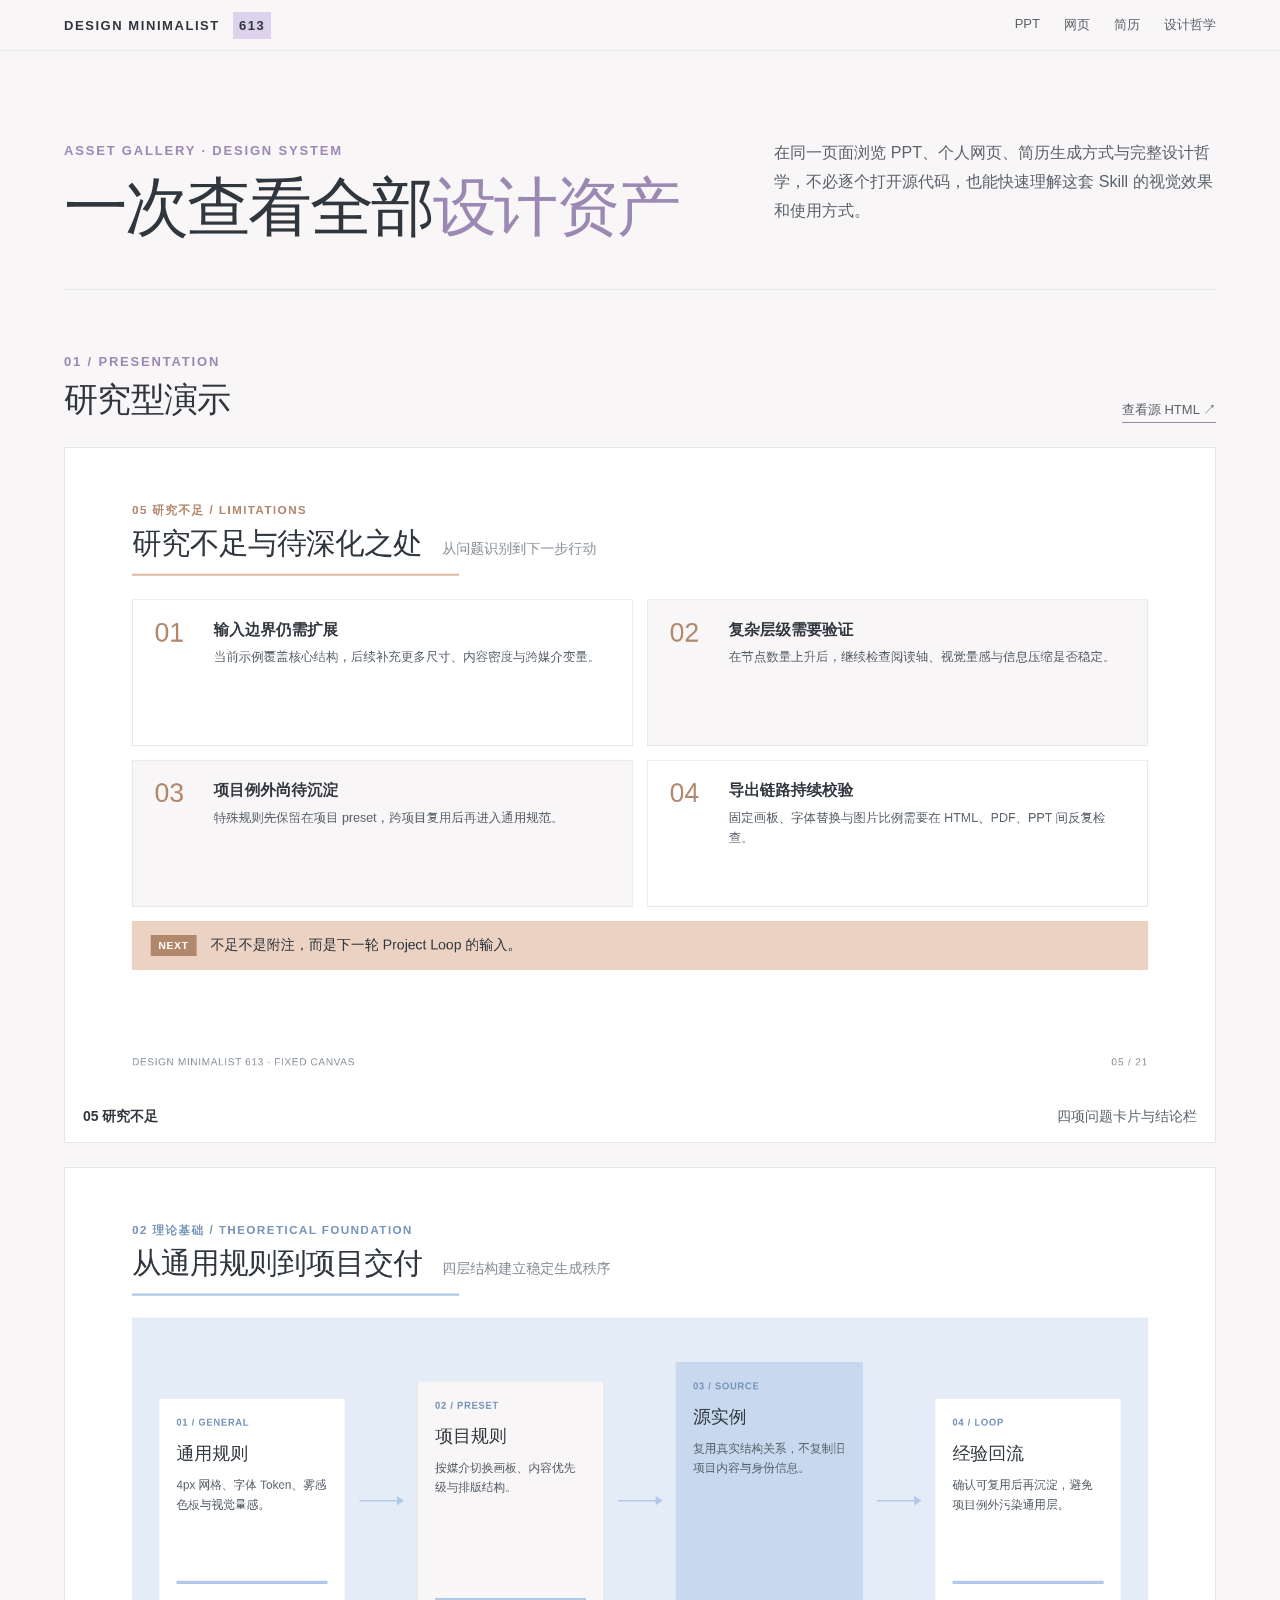
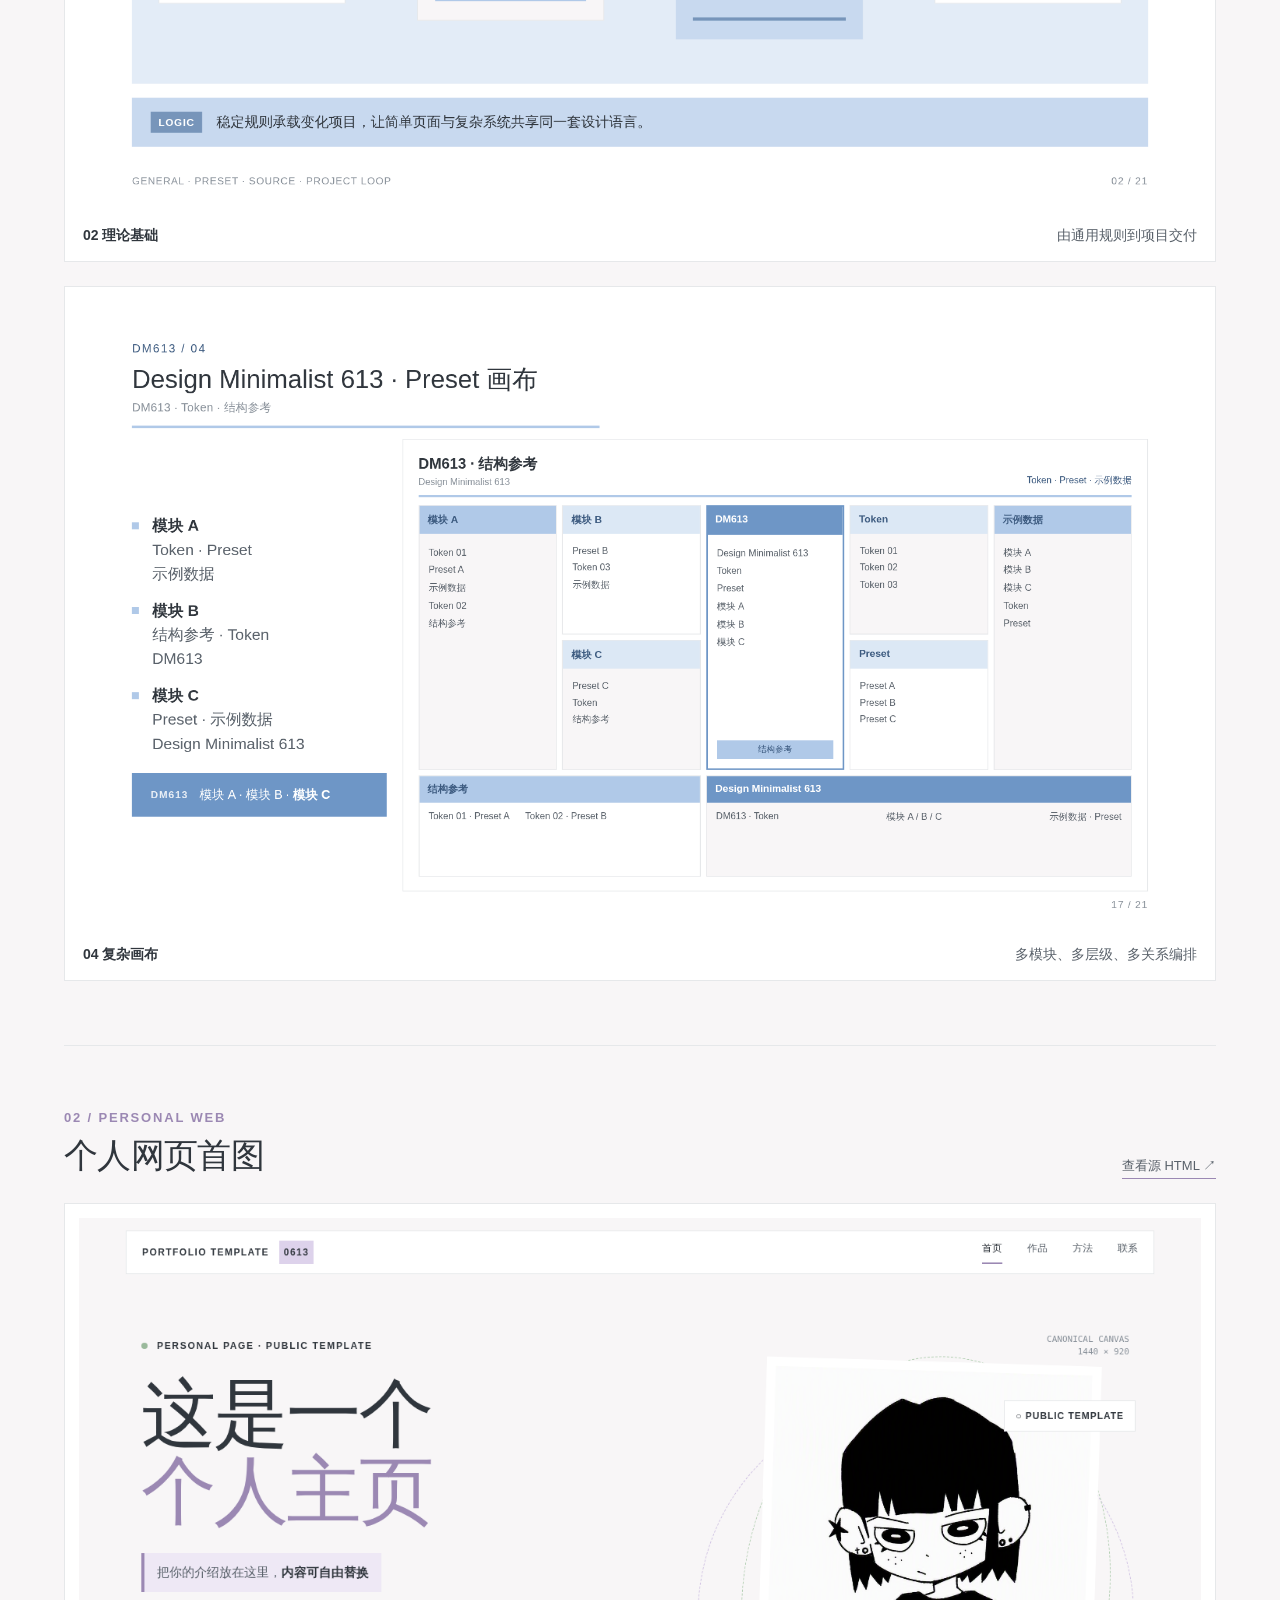
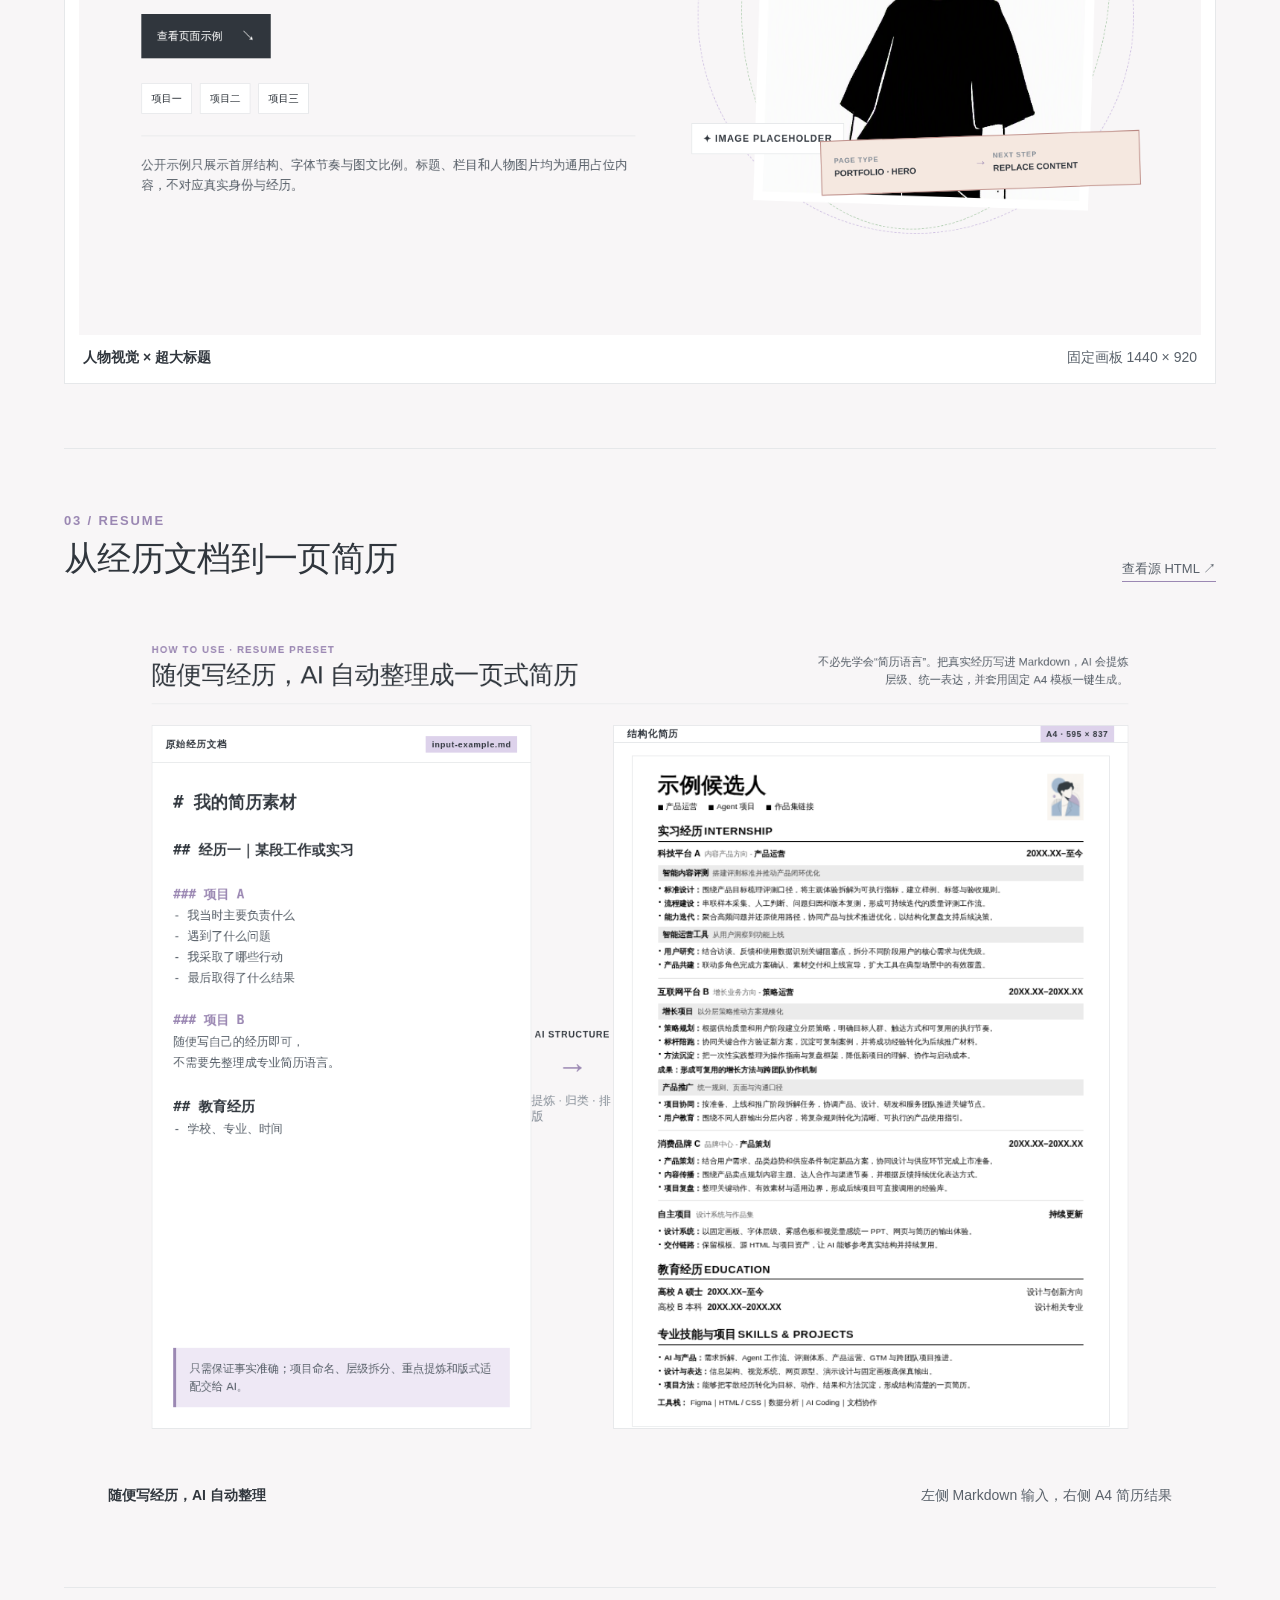
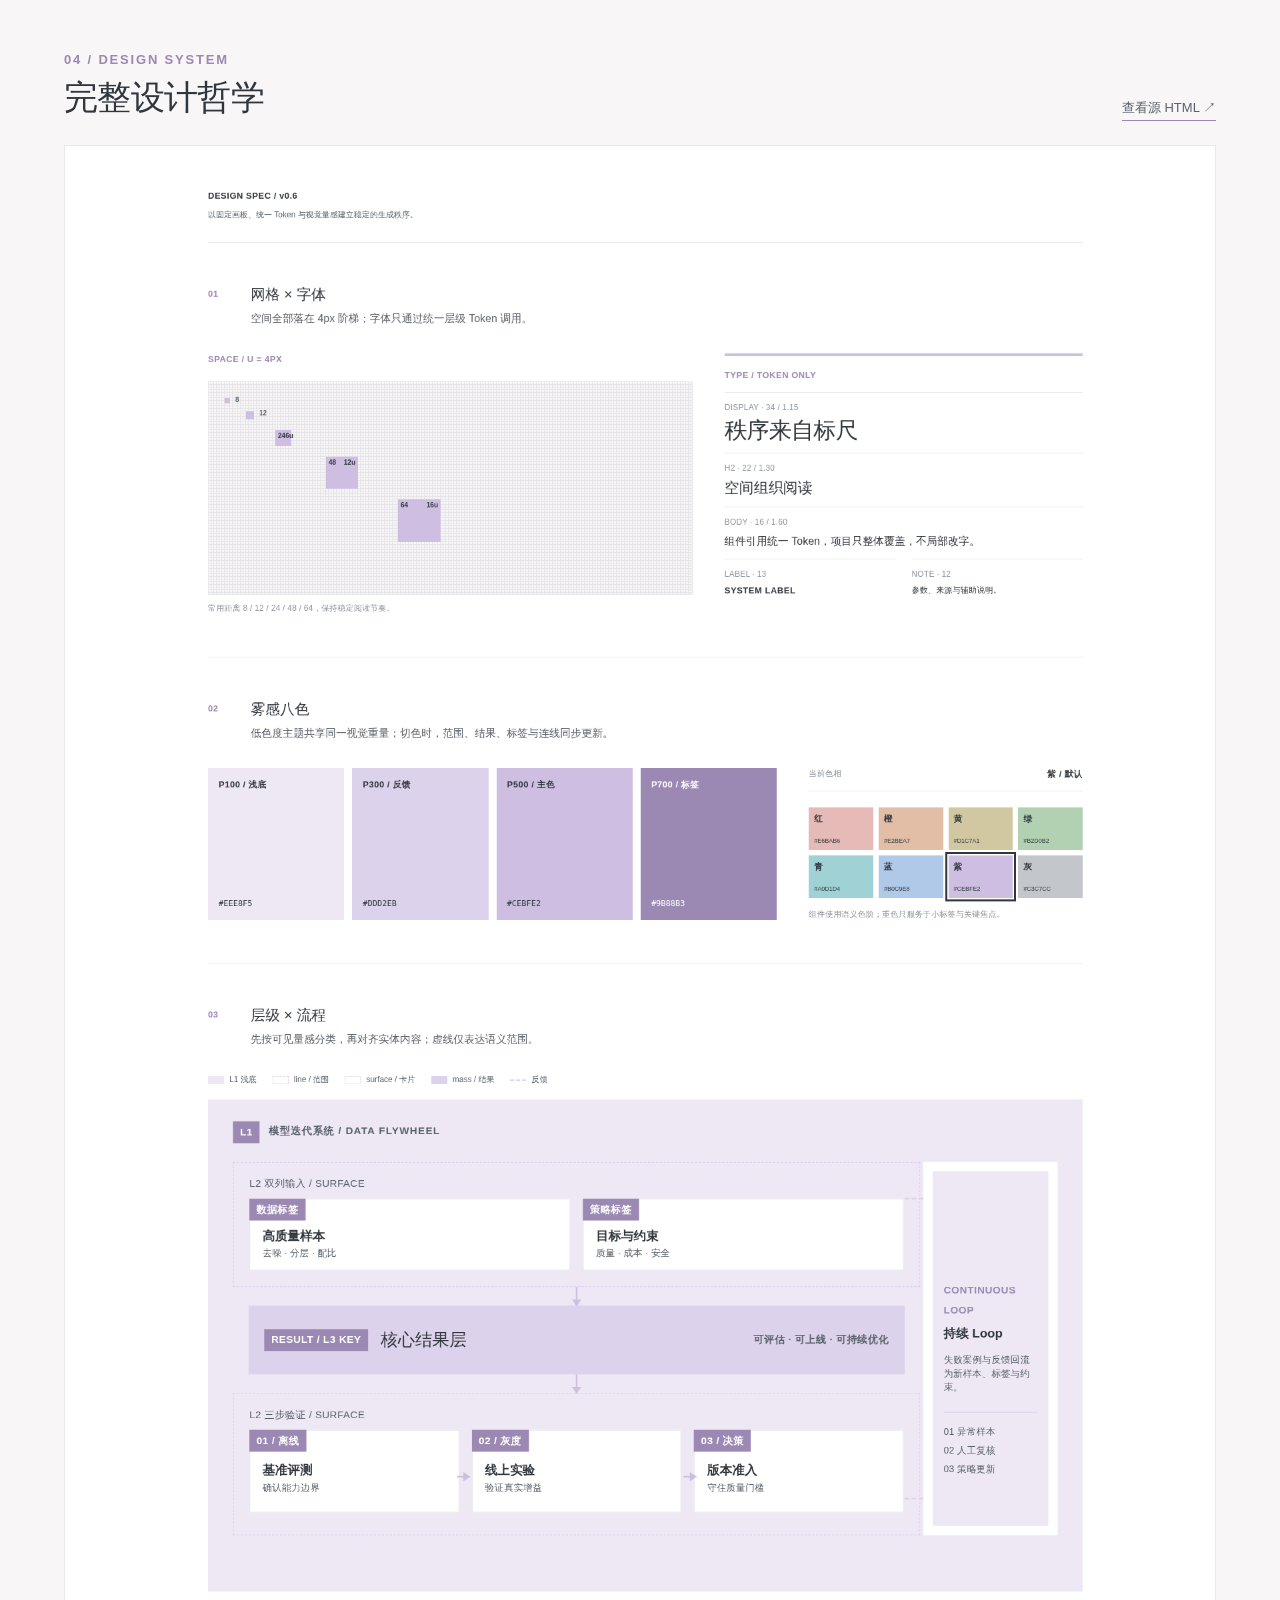
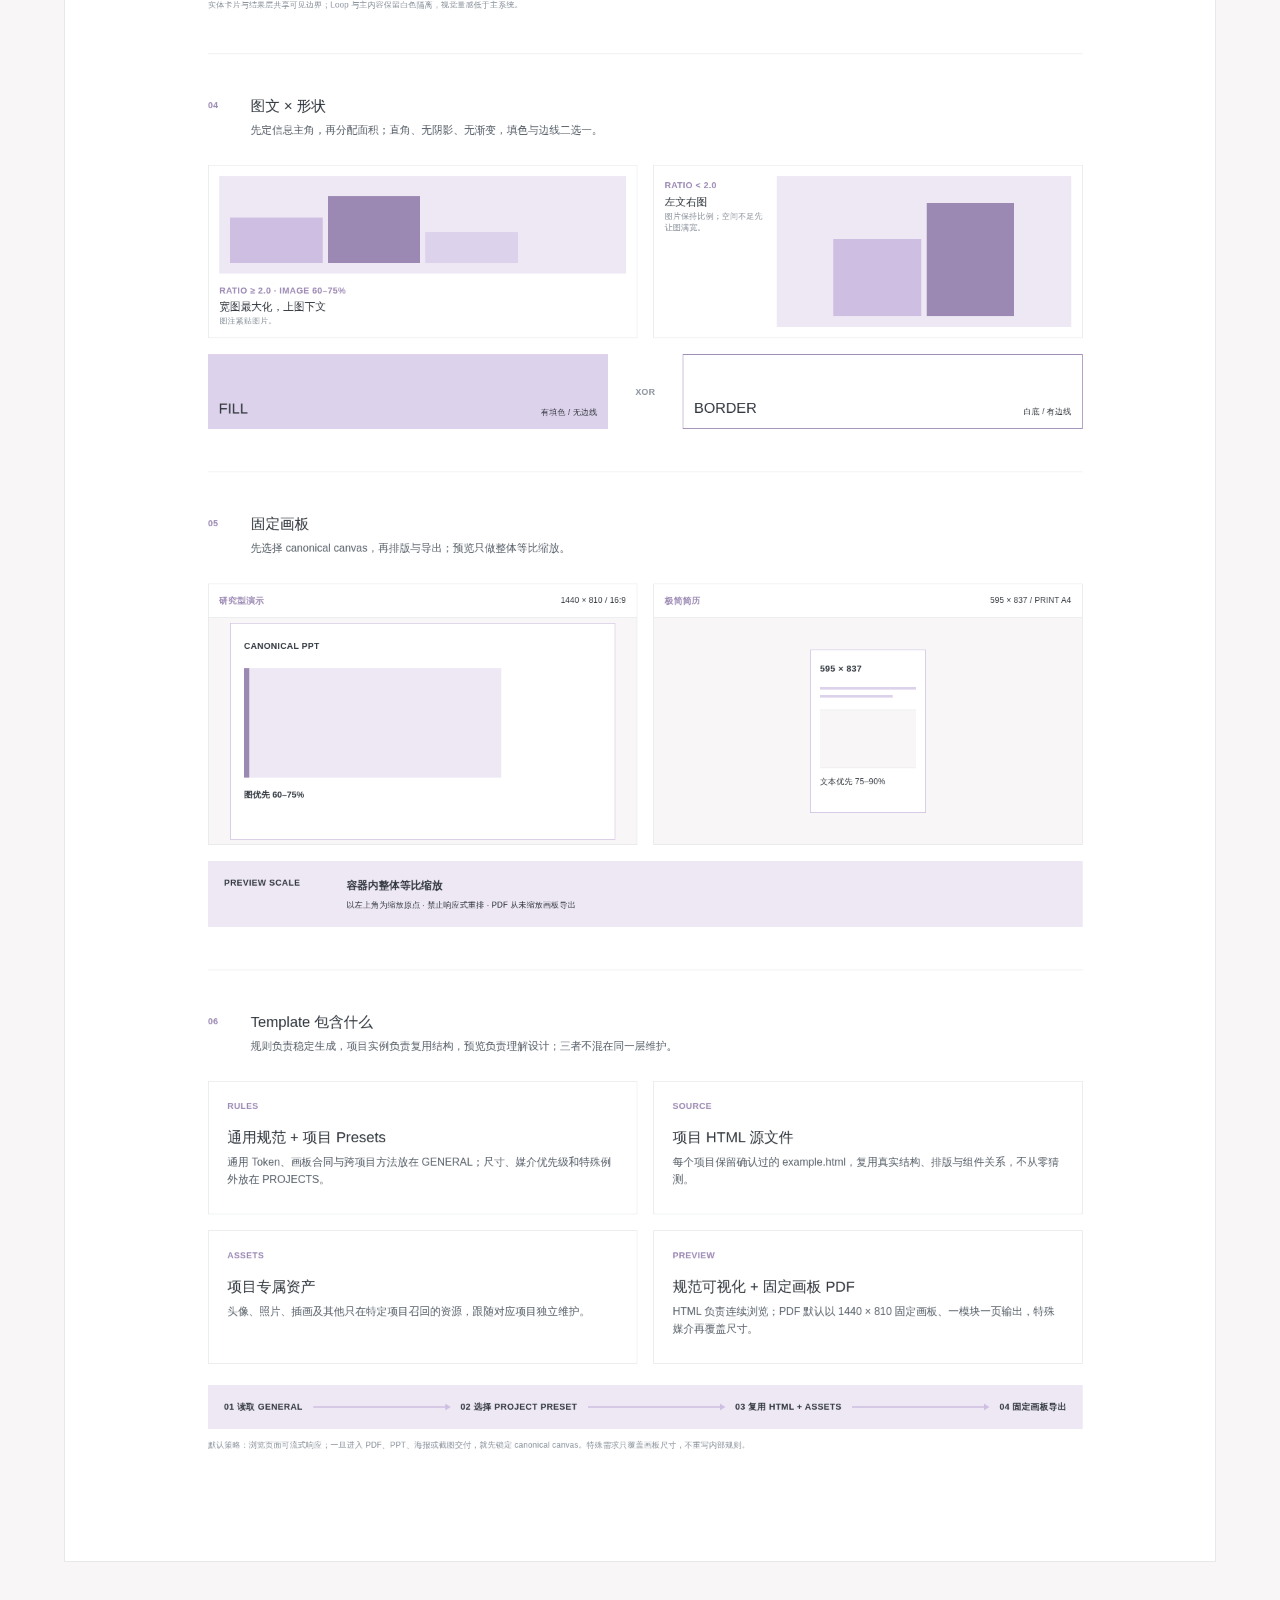
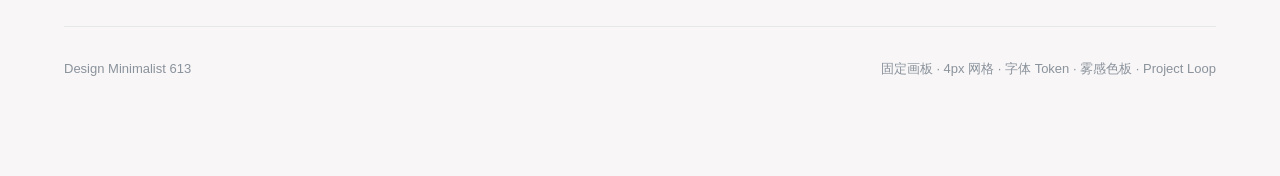
==== asset-preview/index.html @ f9f7bd35 "Improve resume preview and add asset gallery Co-Authored-By: Aime <aime@bytedance.com> Change-Id: I7" ====
<!doctype html>
<html lang="zh-CN">
<head>
<meta charset="utf-8">
<meta name="viewport" content="width=device-width,initial-scale=1">
<title>Design Minimalist 613｜资产预览</title>
<style>
:root{
  --paper:#f8f6f7;--white:#fff;--ink:#30363d;--text:#59616a;--muted:#8a929b;--line:#e6e8ea;
  --purple:#ddd2eb;--purple-deep:#9b88b3;--blue:#c8d9ef;--orange:#ebd2c2;
  --font:"PingFang SC","Noto Sans SC","Source Han Sans SC",sans-serif;
}
*{box-sizing:border-box}html{scroll-behavior:smooth}body{margin:0;background:var(--paper);color:var(--ink);font-family:var(--font);-webkit-font-smoothing:antialiased}
a{color:inherit}.topbar{position:sticky;top:0;z-index:20;display:flex;justify-content:space-between;align-items:center;padding:16px 5vw;background:rgba(248,246,247,.94);border-bottom:1px solid var(--line);backdrop-filter:blur(16px)}
.brand{font-size:13px;font-weight:700;letter-spacing:.12em}.brand b{margin-left:8px;padding:6px;background:var(--purple)}.nav{display:flex;gap:24px;font-size:13px;color:var(--text)}.nav a{text-decoration:none}.nav a:hover{color:var(--purple-deep)}
main{width:min(1280px,90vw);margin:0 auto;padding:72px 0 96px}.hero{display:grid;grid-template-columns:1.2fr .8fr;gap:48px;align-items:end;padding-bottom:48px;border-bottom:1px solid var(--line)}
.kicker{font-size:13px;font-weight:700;letter-spacing:.14em;color:var(--purple-deep)}h1{max-width:760px;margin:16px 0 0;font-size:64px;font-weight:300;line-height:1.05;letter-spacing:-.04em}h1 em{font-style:normal;color:var(--purple-deep)}.intro{font-size:16px;line-height:1.8;color:var(--text)}
.section{padding:64px 0;border-bottom:1px solid var(--line)}.section-head{display:flex;justify-content:space-between;align-items:end;margin-bottom:24px}.section-index{font-size:13px;font-weight:700;letter-spacing:.14em;color:var(--purple-deep)}h2{margin:8px 0 0;font-size:34px;font-weight:400;letter-spacing:-.02em}.source{font-size:13px;color:var(--text);text-decoration:none;border-bottom:1px solid var(--purple-deep);padding-bottom:3px}.source:hover{color:var(--purple-deep)}
.gallery{display:grid;grid-template-columns:1fr;gap:24px}.frame{margin:0;background:var(--white);border:1px solid var(--line);padding:14px;overflow:hidden}.frame img{display:block;width:100%;height:auto}.caption{display:flex;justify-content:space-between;gap:24px;padding:14px 4px 2px;font-size:14px;color:var(--text)}.caption strong{color:var(--ink)}
.resume-frame{padding:0;background:transparent;border:0}.resume-frame img{width:100%;height:auto}.philosophy img{max-width:960px;margin:0 auto}.footer{padding-top:32px;display:flex;justify-content:space-between;color:var(--muted);font-size:13px;line-height:1.6}
@media(max-width:820px){.nav{display:none}main{width:min(94vw,720px);padding-top:44px}.hero{grid-template-columns:1fr;gap:20px}h1{font-size:44px}.section-head{align-items:start;gap:20px;flex-direction:column}.frame{padding:6px}.caption{flex-direction:column;gap:4px}}
</style>
</head>
<body>
<header class="topbar"><div class="brand">DESIGN MINIMALIST <b>613</b></div><nav class="nav"><a href="#ppt">PPT</a><a href="#web">网页</a><a href="#resume">简历</a><a href="#system">设计哲学</a></nav></header>
<main>
  <section class="hero"><div><div class="kicker">ASSET GALLERY · DESIGN SYSTEM</div><h1>一次查看全部<em>设计资产</em></h1></div><p class="intro">在同一页面浏览 PPT、个人网页、简历生成方式与完整设计哲学，不必逐个打开源代码，也能快速理解这套 Skill 的视觉效果和使用方式。</p></section>

  <section class="section" id="ppt"><div class="section-head"><div><div class="section-index">01 / PRESENTATION</div><h2>研究型演示</h2></div><a class="source" href="https://github.com/yican-hub/Design_minimalist_613/blob/main/design-minimalist-613/assets/template/projects/ppt-research/example.html">查看源 HTML ↗</a></div><div class="gallery">
    <figure class="frame"><img src="assets/ppt-05-limitations.png" alt="研究不足页面"><figcaption class="caption"><strong>05 研究不足</strong><span>四项问题卡片与结论栏</span></figcaption></figure>
    <figure class="frame"><img src="assets/ppt-02-theory.png" alt="理论基础页面"><figcaption class="caption"><strong>02 理论基础</strong><span>由通用规则到项目交付</span></figcaption></figure>
    <figure class="frame"><img src="assets/ppt-04-business-canvas.png" alt="复杂画布页面"><figcaption class="caption"><strong>04 复杂画布</strong><span>多模块、多层级、多关系编排</span></figcaption></figure>
  </div></section>

  <section class="section" id="web"><div class="section-head"><div><div class="section-index">02 / PERSONAL WEB</div><h2>个人网页首图</h2></div><a class="source" href="https://github.com/yican-hub/Design_minimalist_613/blob/main/design-minimalist-613/assets/template/projects/personal-web/example.html">查看源 HTML ↗</a></div><figure class="frame"><img src="assets/web-personal-anonymized.png" alt="个人网页首图"><figcaption class="caption"><strong>人物视觉 × 超大标题</strong><span>固定画板 1440 × 920</span></figcaption></figure></section>

  <section class="section" id="resume"><div class="section-head"><div><div class="section-index">03 / RESUME</div><h2>从经历文档到一页简历</h2></div><a class="source" href="https://github.com/yican-hub/Design_minimalist_613/blob/main/design-minimalist-613/assets/template/projects/resume-minimal/how-to-use.html">查看源 HTML ↗</a></div><figure class="resume-frame"><img src="assets/resume-how-to-use.png" alt="Markdown 经历生成结构化简历"><figcaption class="caption"><strong>随便写经历，AI 自动整理</strong><span>左侧 Markdown 输入，右侧 A4 简历结果</span></figcaption></figure></section>

  <section class="section" id="system"><div class="section-head"><div><div class="section-index">04 / DESIGN SYSTEM</div><h2>完整设计哲学</h2></div><a class="source" href="https://github.com/yican-hub/Design_minimalist_613/blob/main/design-minimalist-613/assets/template/design-spec/index.html">查看源 HTML ↗</a></div><figure class="frame philosophy"><img src="assets/design-philosophy-full.png" alt="Design Minimalist 613 完整设计哲学"></figure></section>

  <footer class="footer"><span>Design Minimalist 613</span><span>固定画板 · 4px 网格 · 字体 Token · 雾感色板 · Project Loop</span></footer>
</main>
</body>
</html>
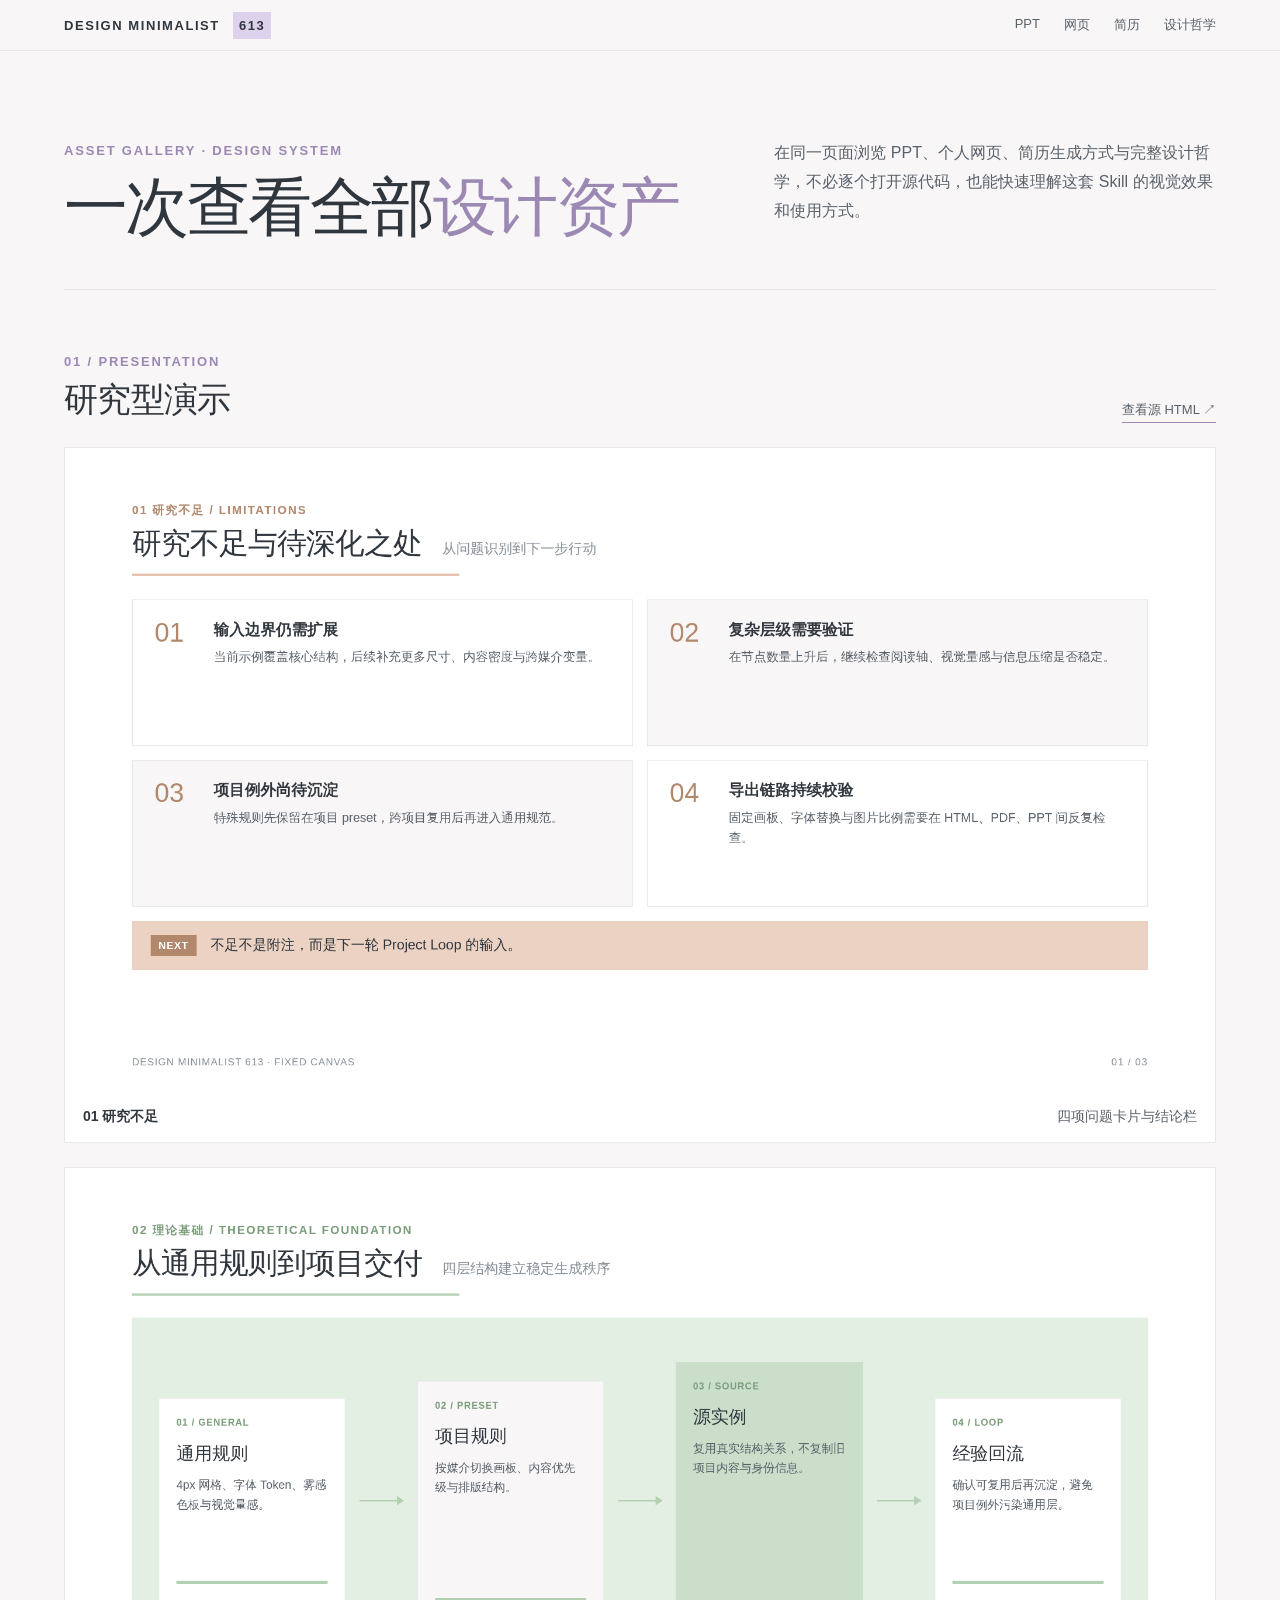
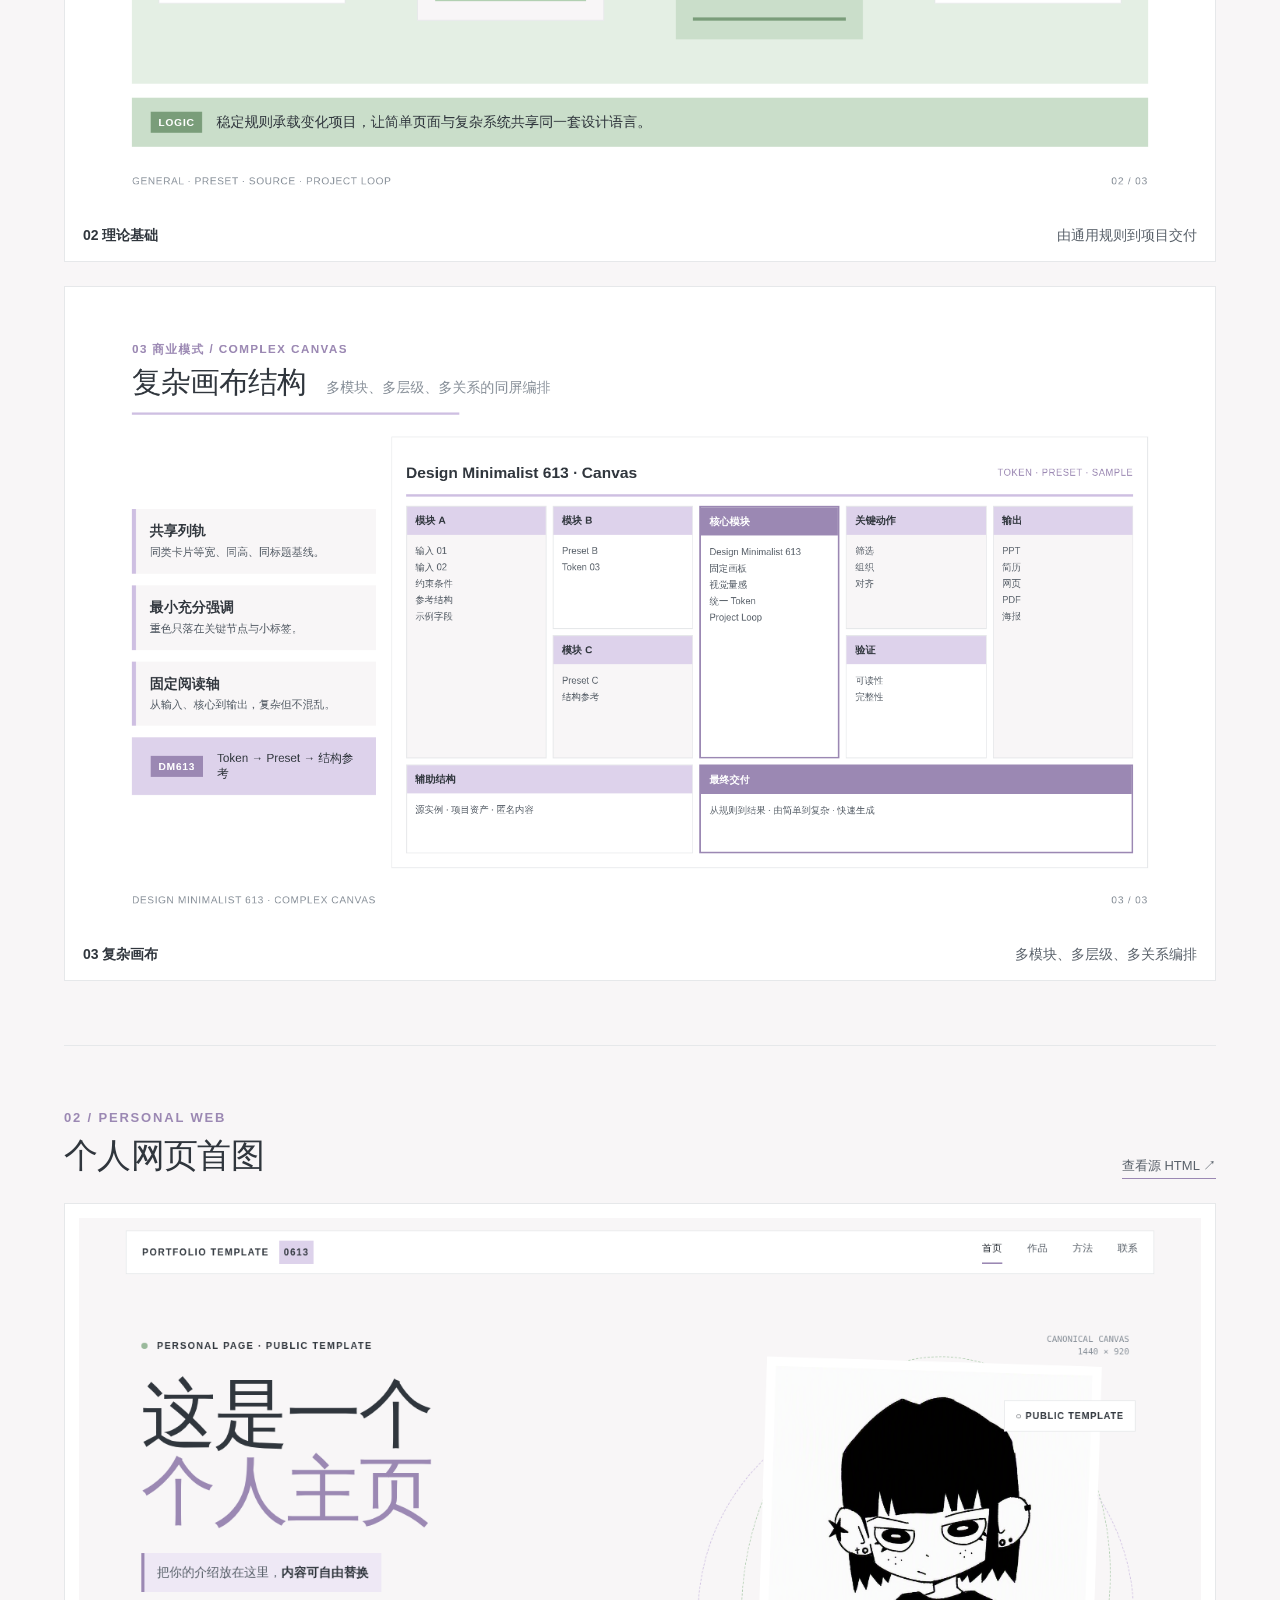
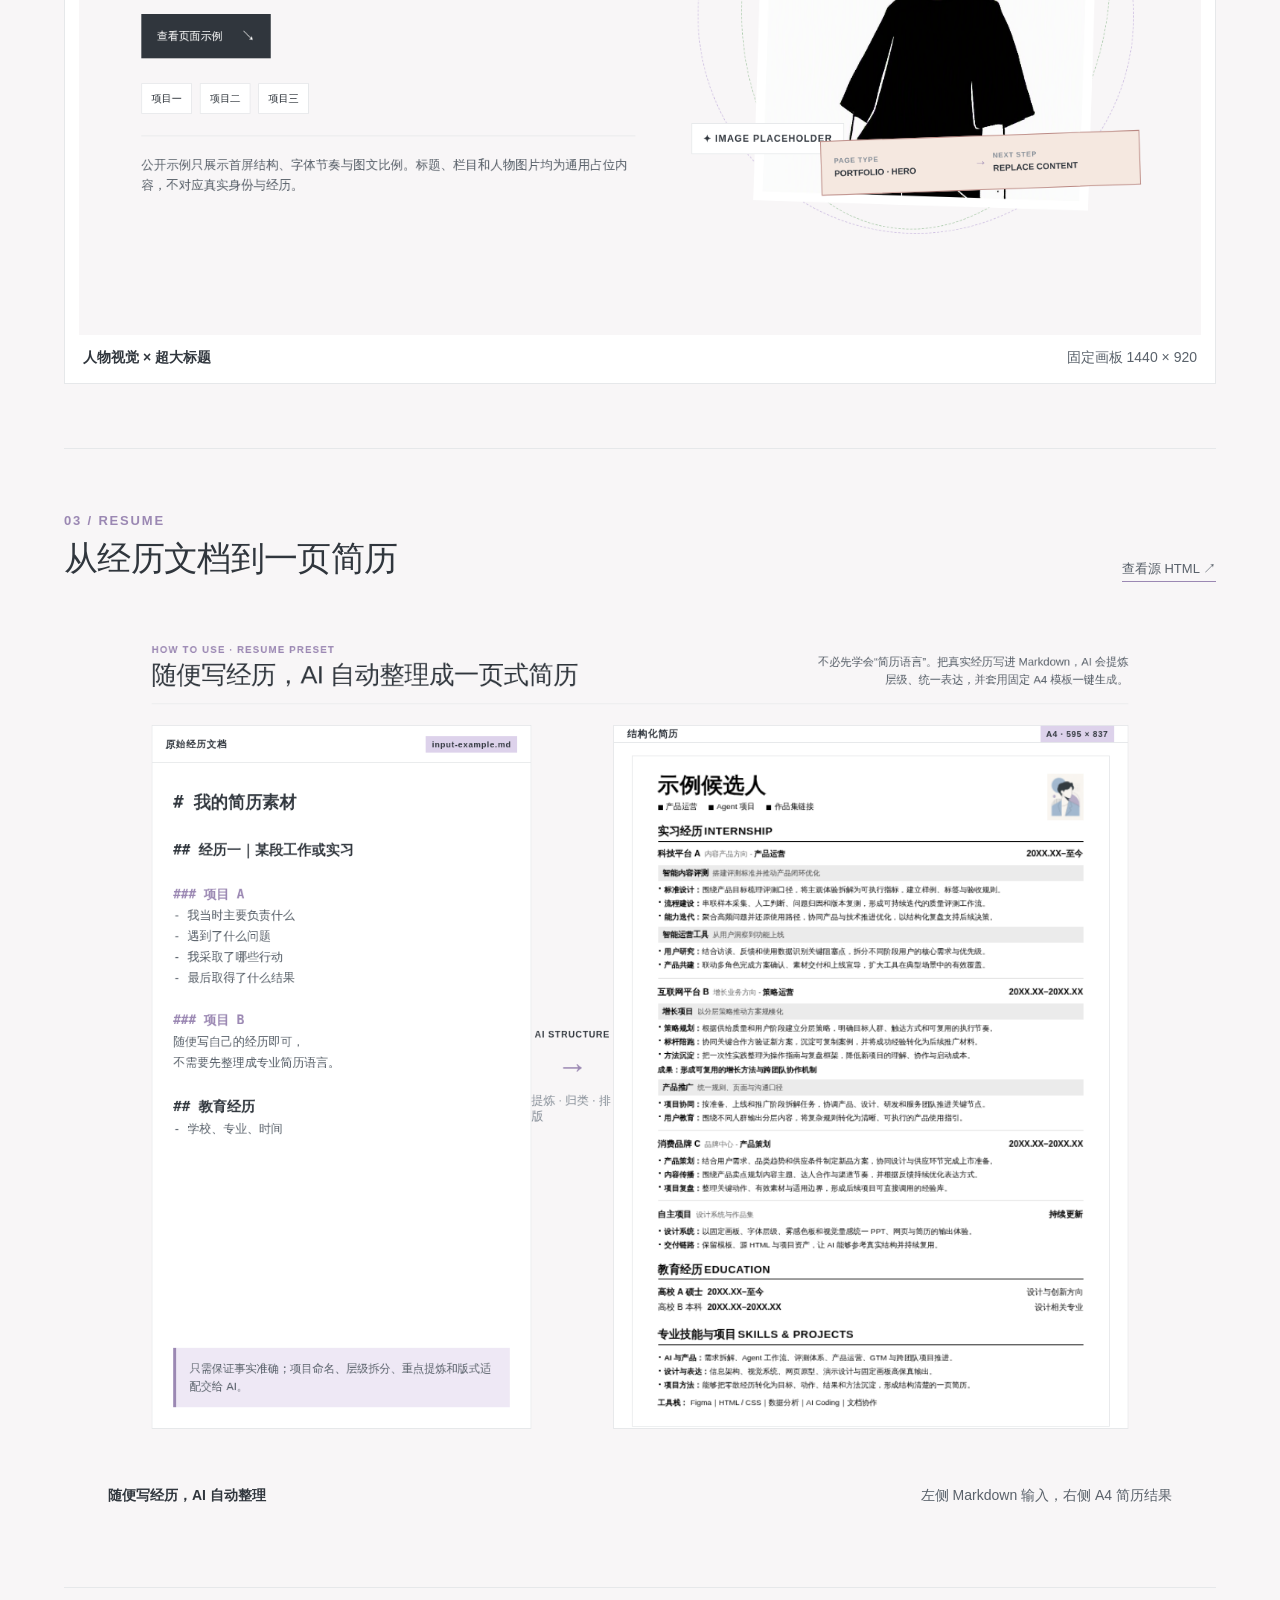
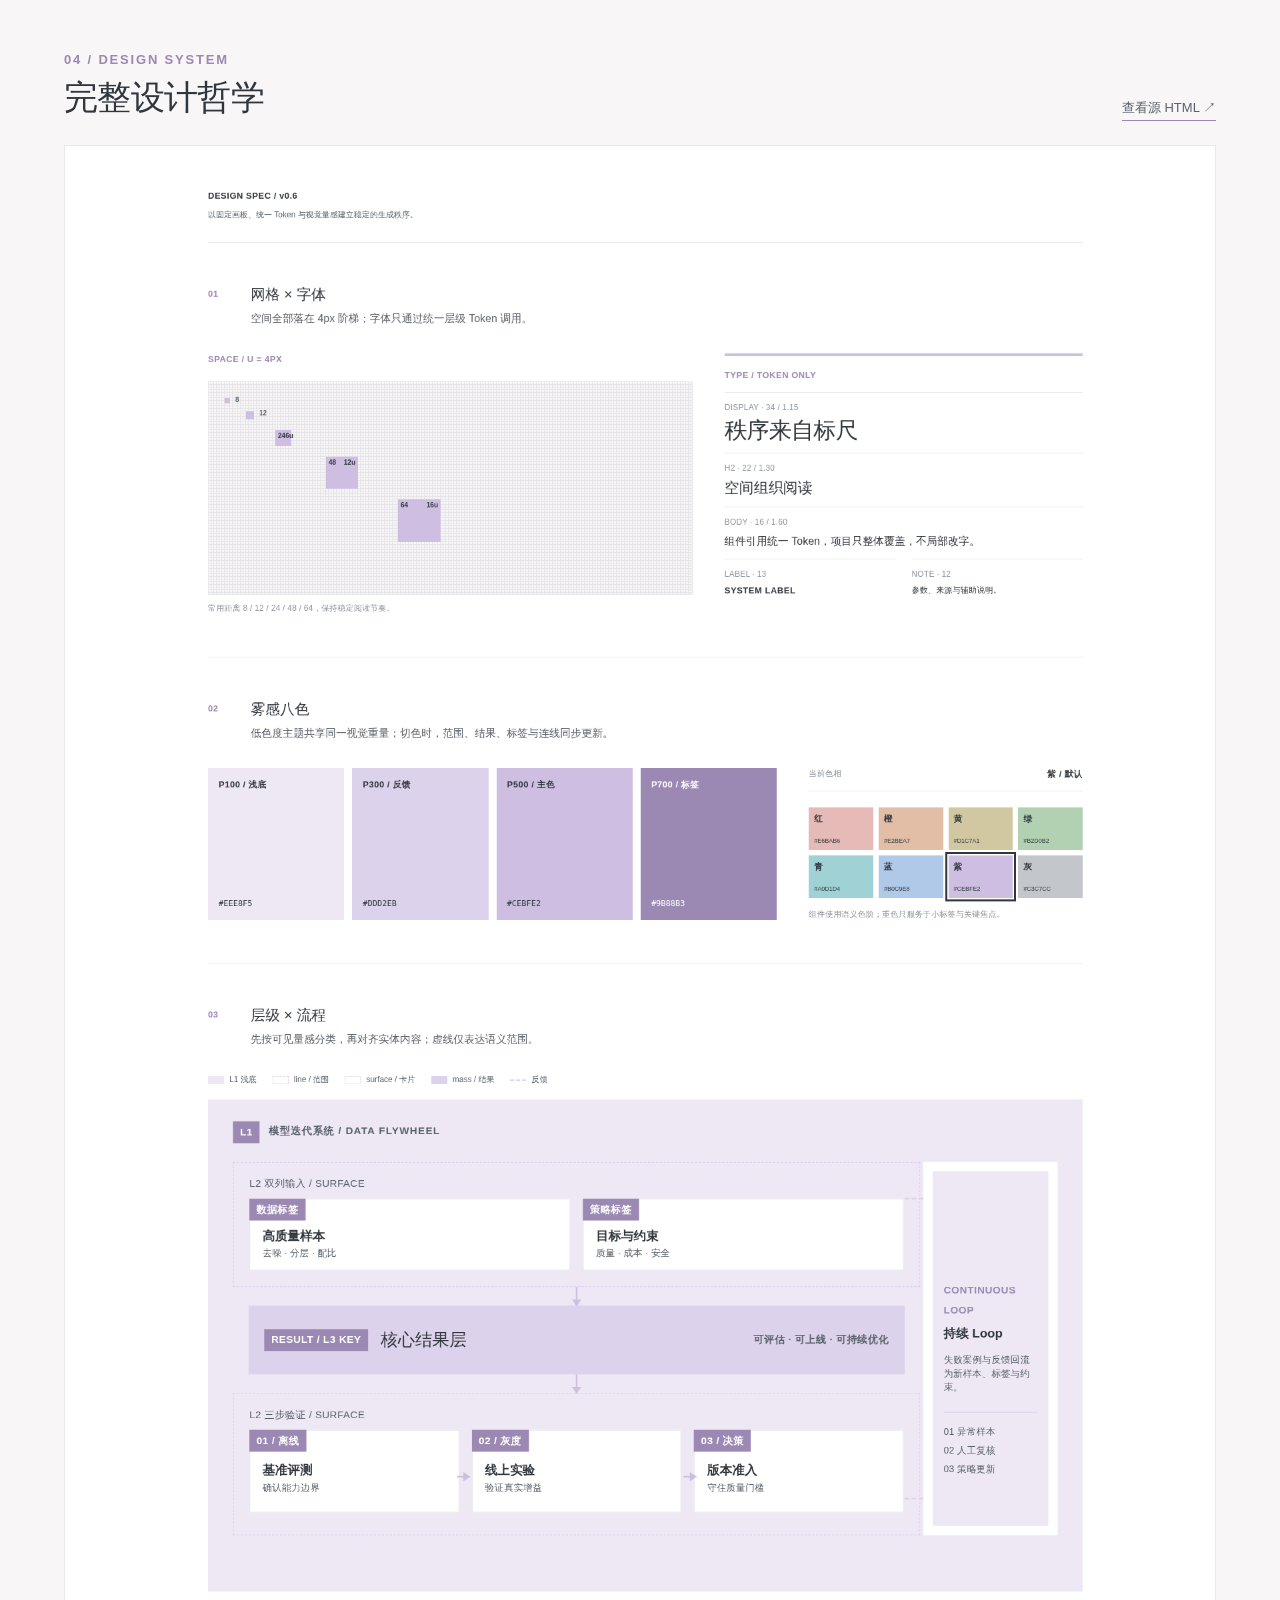
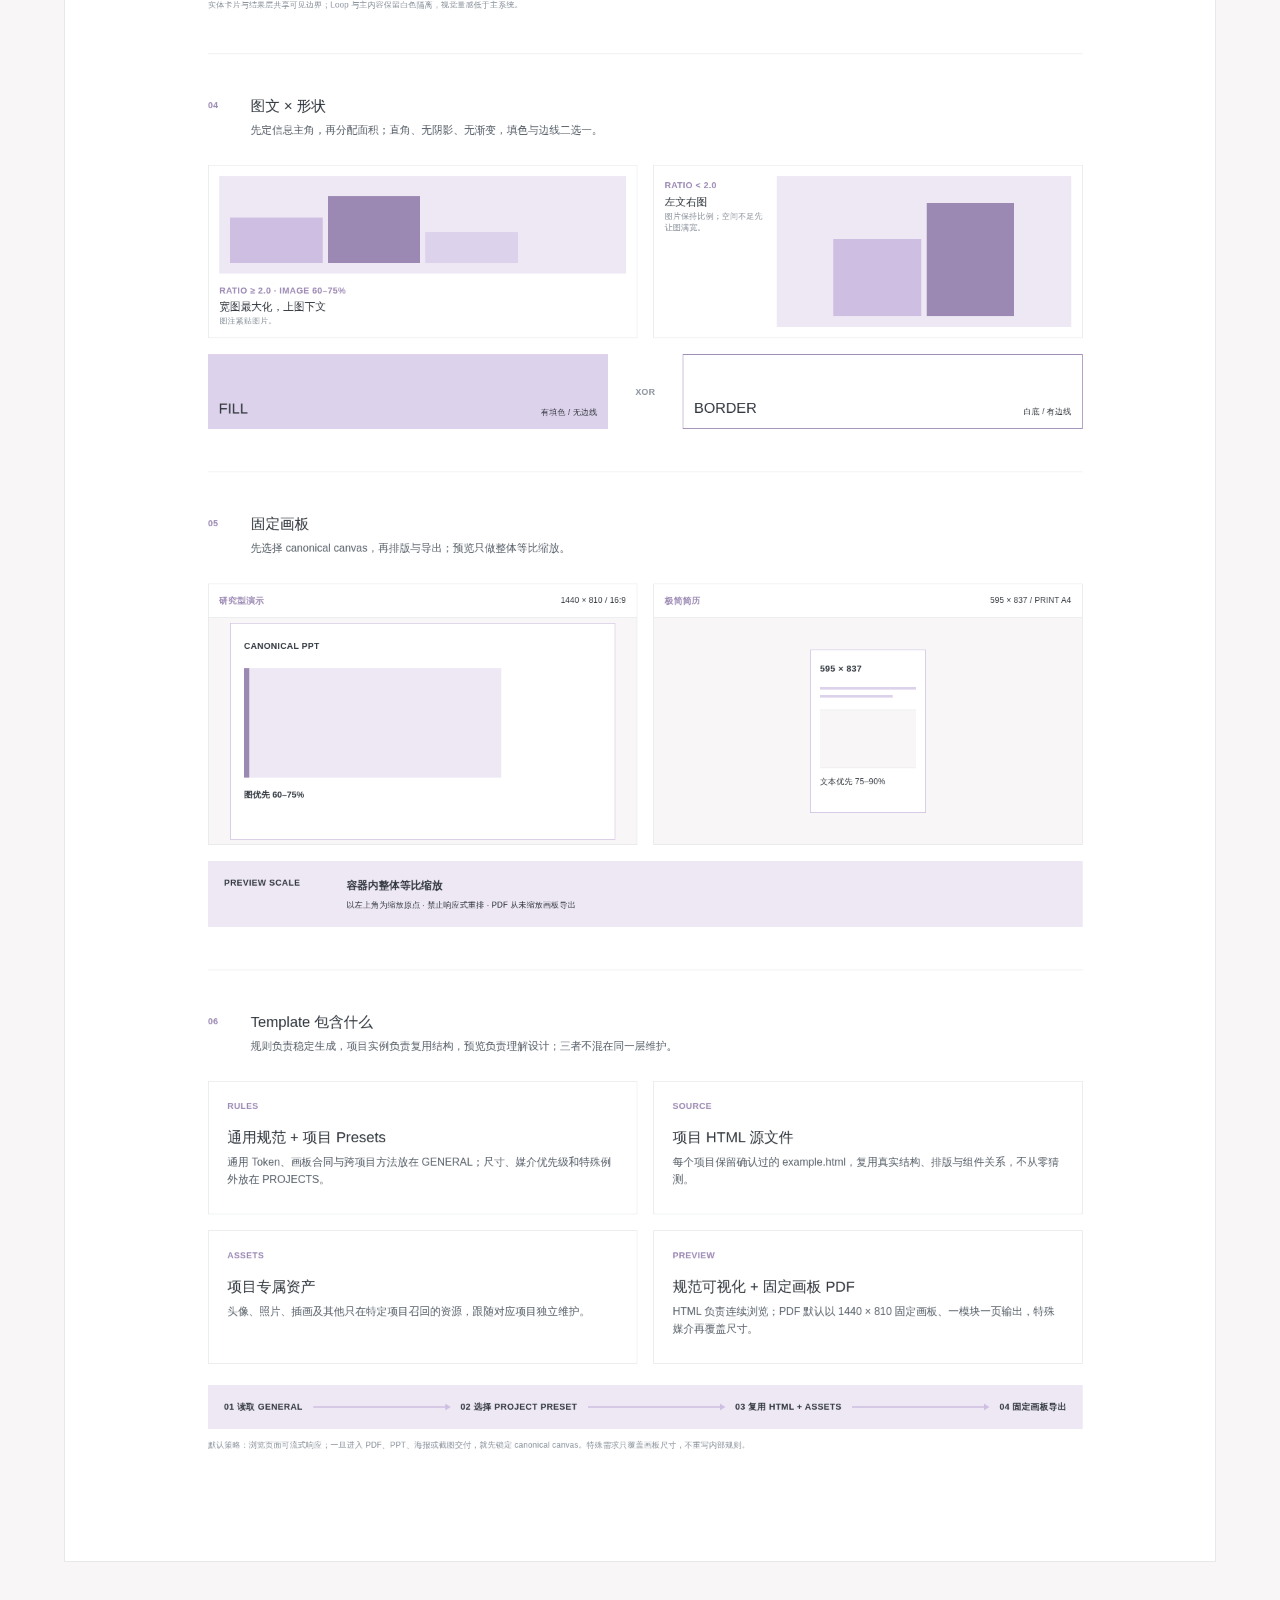
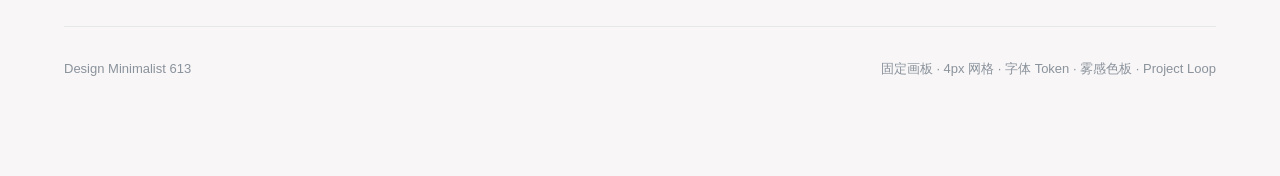
==== commit b9ae82da: "更新交付物预览编号与配色 Co-Authored-By: Aime <aime@bytedance.com> Change-Id: Id6eaece76e259313cea3bf9dc64fb0447" ====
--- a/asset-preview/index.html
+++ b/asset-preview/index.html
@@ -27,9 +27,9 @@
   <section class="hero"><div><div class="kicker">ASSET GALLERY · DESIGN SYSTEM</div><h1>一次查看全部<em>设计资产</em></h1></div><p class="intro">在同一页面浏览 PPT、个人网页、简历生成方式与完整设计哲学，不必逐个打开源代码，也能快速理解这套 Skill 的视觉效果和使用方式。</p></section>
 
   <section class="section" id="ppt"><div class="section-head"><div><div class="section-index">01 / PRESENTATION</div><h2>研究型演示</h2></div><a class="source" href="https://github.com/yican-hub/Design_minimalist_613/blob/main/design-minimalist-613/assets/template/projects/ppt-research/example.html">查看源 HTML ↗</a></div><div class="gallery">
-    <figure class="frame"><img src="assets/ppt-05-limitations.png" alt="研究不足页面"><figcaption class="caption"><strong>05 研究不足</strong><span>四项问题卡片与结论栏</span></figcaption></figure>
+    <figure class="frame"><img src="assets/ppt-01-limitations.png" alt="研究不足页面"><figcaption class="caption"><strong>01 研究不足</strong><span>四项问题卡片与结论栏</span></figcaption></figure>
     <figure class="frame"><img src="assets/ppt-02-theory.png" alt="理论基础页面"><figcaption class="caption"><strong>02 理论基础</strong><span>由通用规则到项目交付</span></figcaption></figure>
-    <figure class="frame"><img src="assets/ppt-04-business-canvas.png" alt="复杂画布页面"><figcaption class="caption"><strong>04 复杂画布</strong><span>多模块、多层级、多关系编排</span></figcaption></figure>
+    <figure class="frame"><img src="assets/ppt-03-business-canvas.png" alt="复杂画布页面"><figcaption class="caption"><strong>03 复杂画布</strong><span>多模块、多层级、多关系编排</span></figcaption></figure>
   </div></section>
 
   <section class="section" id="web"><div class="section-head"><div><div class="section-index">02 / PERSONAL WEB</div><h2>个人网页首图</h2></div><a class="source" href="https://github.com/yican-hub/Design_minimalist_613/blob/main/design-minimalist-613/assets/template/projects/personal-web/example.html">查看源 HTML ↗</a></div><figure class="frame"><img src="assets/web-personal-anonymized.png" alt="个人网页首图"><figcaption class="caption"><strong>人物视觉 × 超大标题</strong><span>固定画板 1440 × 920</span></figcaption></figure></section>
